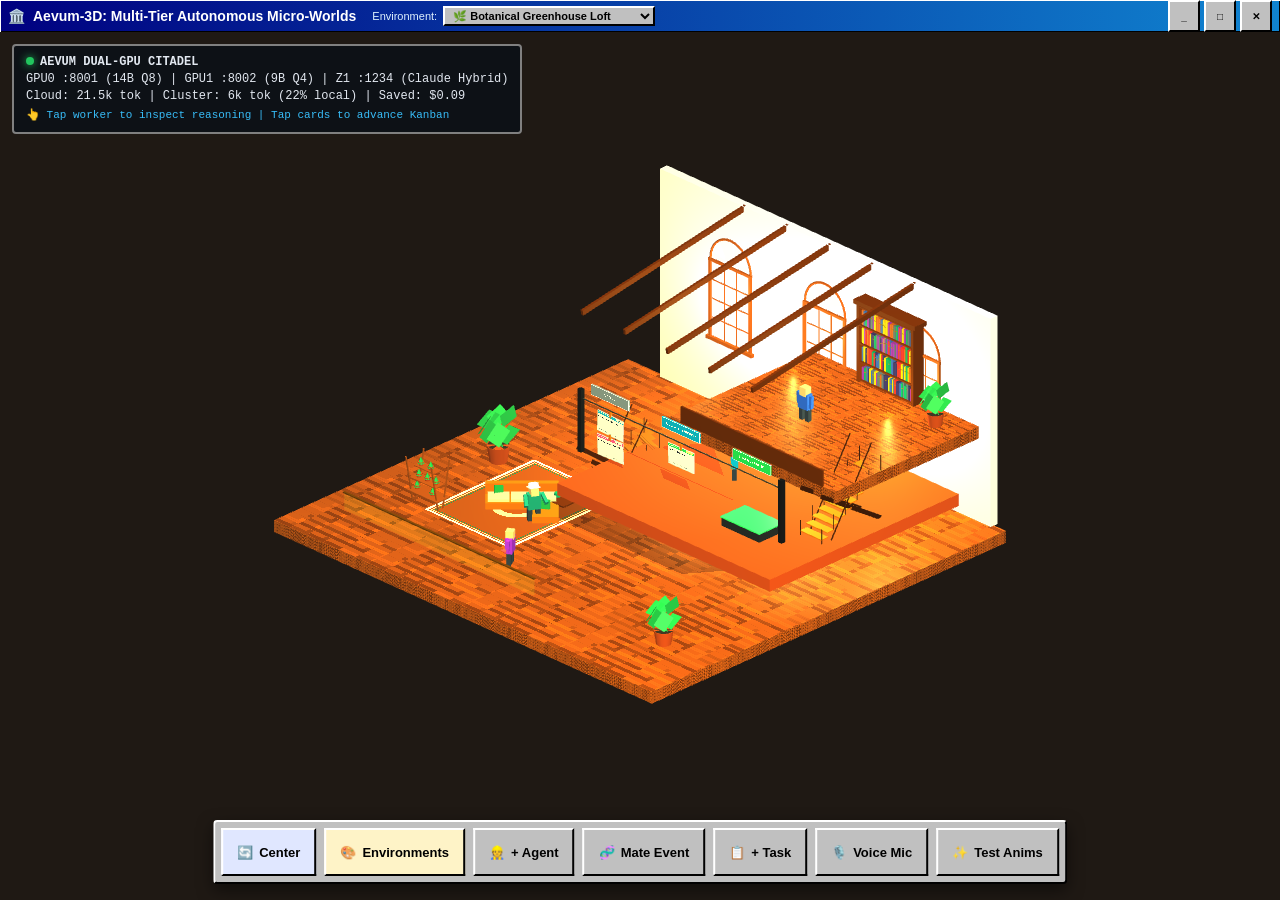
==== StoneSage/frontend/citadel3d/index.html @ 5f7e83a1 "StoneSage: an agent platform with souls, tools, approvals and memory (first public release, The Unli" ====
<!DOCTYPE html>
<html lang="en">
<head>
  <meta charset="UTF-8">
  <meta name="viewport" content="width=device-width, initial-scale=1.0, maximum-scale=1.0, user-scalable=no, viewport-fit=cover">
  <title>Aevum-3D: Multi-Tier Agent Citadel & Physical Kanban Deck</title>
  <link rel="stylesheet" href="citadel.css">
  
  <!-- Global Error Diagnostics Banner -->
  <script>
    window.addEventListener('error', function(e) {
      console.error('Citadel Global Error:', e);
      var container = document.getElementById('webgl-canvas-container') || document.body;
      var banner = document.getElementById('citadel-error-banner');
      if (!banner && container) {
        banner = document.createElement('div');
        banner.id = 'citadel-error-banner';
        banner.style.cssText = 'position:fixed;top:40px;left:50%;transform:translateX(-50%);background:#fee2e2;color:#991b1b;border:2px solid #ef4444;padding:12px 18px;border-radius:4px;font-family:monospace;font-size:13px;z-index:99999;max-width:90%;box-shadow:0 4px 12px rgba(0,0,0,0.5);';
        container.appendChild(banner);
      }
      if (banner) {
        banner.innerHTML = '<strong>⚠️ Citadel JavaScript Error:</strong><br>' + (e.message || (e.error && e.error.message) || 'Unknown error');
      }
    });
  </script>

  <!-- Three.js (r128) + OrbitControls (Local Offline Vendor with CDN Fallback) -->
  <script src="vendor/three.min.js"></script>
  <script>
    if (!window.THREE) {
      console.warn('Local vendor/three.min.js not available, falling back to CDN...');
      document.write('<script src="https://cdnjs.cloudflare.com/ajax/libs/three.js/r128/three.min.js"><\/script>');
    }
  </script>
  <script src="vendor/OrbitControls.js"></script>
  <script>
    if (!window.THREE || !window.THREE.OrbitControls) {
      console.warn('Local vendor/OrbitControls.js not available, falling back to CDN...');
      document.write('<script src="https://cdn.jsdelivr.net/npm/three@0.128.0/examples/js/controls/OrbitControls.js"><\/script>');
    }
  </script>
</head>
<body>

<div id="citadel-container">
  <!-- 90s Titlebar -->
  <div class="citadel-titlebar">
    <div class="titlebar-left">
      <span>🏛️</span>
      <span class="titlebar-title">Aevum-3D: Multi-Tier Autonomous Micro-Worlds</span>

      <!-- Titlebar Quick Environment Selector -->
      <div class="titlebar-selectors">
        <label for="select-citadel-theme" class="titlebar-label">Environment:</label>
        <select class="titlebar-select" id="select-citadel-theme" title="Select Architectural Environment">
          <option value="greenhouse" selected>🌿 Botanical Greenhouse Loft</option>
          <option value="modern_loft">🏢 Modern Architect Loft</option>
          <option value="gothic_manor">🏰 Grand Gothic Manor Atrium</option>
          <option value="arctic_camp">❄️ Arctic Expedition Encampment</option>
          <option value="cyberpunk_den">🌆 Cyberpunk Hacker Den</option>
        </select>
      </div>
    </div>

    <div class="titlebar-right">
      <button class="modal-close-btn" style="width: 22px; height: 20px; font-size: 10px;" onclick="window.location.reload()">_</button>
      <button class="modal-close-btn" style="width: 22px; height: 20px; font-size: 10px;" onclick="document.body.requestFullscreen()">□</button>
      <button class="modal-close-btn" style="width: 22px; height: 20px; font-size: 10px;" onclick="history.back()">✕</button>
    </div>
  </div>

  <!-- WebGL 3D Canvas Area -->
  <div id="webgl-canvas-container">
    <canvas id="three-canvas"></canvas>

    <!-- Top-Left Telemetry Ticker -->
    <div class="hud-ticker">
      <div><span class="online-dot"></span><strong>AEVUM DUAL-GPU CITADEL</strong></div>
      <div id="ticker-models">GPU0 :8001 (14B Q8) | GPU1 :8002 (9B Q4) | Z1 :1234 (Claude Hybrid)</div>
      <div id="ticker-stats">Cloud: 21.5k tok | Cluster: 6.0k tok (22% local) | Saved: $0.09</div>
      <div style="margin-top: 4px; color: #38bdf8; font-size: 11px;">👆 Tap worker to inspect reasoning | Tap cards to advance Kanban</div>
    </div>

    <!-- Bottom Touch-Friendly Action Bar -->
    <div class="touch-action-bar">
      <button class="touch-btn primary" id="btn-recenter">
        <span>🔄</span> Center
      </button>
      <button class="touch-btn accent" id="btn-open-style-studio">
        <span>🎨</span> Environments
      </button>
      <button class="touch-btn" id="btn-new-agent">
        <span>👷</span> + Agent
      </button>
      <button class="touch-btn" id="btn-mate-agents">
        <span>🧬</span> Mate Event
      </button>
      <button class="touch-btn" id="btn-add-task">
        <span>📋</span> + Task
      </button>
      <button class="touch-btn" id="btn-voice-global">
        <span>🎙️</span> Voice Mic
      </button>
      <button class="touch-btn" id="btn-test-animations">
        <span>✨</span> Test Anims
      </button>
    </div>
  </div>

  <!-- Environment Studio Modal Backdrop -->
  <div class="modal-backdrop" id="style-modal-backdrop"></div>

  <!-- Customization Studio Modal -->
  <div id="citadel-style-modal" class="style-studio-modal">
    <div class="modal-header">
      <span>🎨 Architectural Environment Studio</span>
      <button class="modal-close-btn" id="style-modal-close-btn">✕</button>
    </div>
    <div class="modal-body">
      <div class="section-label">🏛️ Select Handcrafted 3D Isometric Micro-World</div>
      <div class="style-grid">
        <div class="style-card" onclick="window.setCitadelTheme('greenhouse'); document.getElementById('style-modal-close-btn').click();">
          <div class="style-card-icon">🌿</div>
          <div class="style-card-name">Botanical Greenhouse Loft</div>
          <div class="style-card-desc">Multi-tier split levels, arched sunlit windows, ivy trellises, wooden stairs & conservatory lounge (Image 1)</div>
        </div>
        <div class="style-card" onclick="window.setCitadelTheme('modern_loft'); document.getElementById('style-modal-close-btn').click();">
          <div class="style-card-icon">🏢</div>
          <div class="style-card-name">Modern Architect Loft</div>
          <div class="style-card-desc">White cutaway walls, open-riser timber staircase, upper mezzanine, sectional sofa & conversation pit (Image 2)</div>
        </div>
        <div class="style-card" onclick="window.setCitadelTheme('gothic_manor'); document.getElementById('style-modal-close-btn').click();">
          <div class="style-card-icon">🏰</div>
          <div class="style-card-name">Grand Gothic Manor Atrium</div>
          <div class="style-card-desc">Multi-story stone arcade galleries, library bookshelves, imperial stairs, banquet table & reflection pool (Image 3)</div>
        </div>
        <div class="style-card" onclick="window.setCitadelTheme('arctic_camp'); document.getElementById('style-modal-close-btn').click();">
          <div class="style-card-icon">❄️</div>
          <div class="style-card-name">Arctic Expedition Encampment</div>
          <div class="style-card-desc">Radial snow trails, central flickering campfire, ring of canvas expedition tents & wooden supply wagons (Image 4)</div>
        </div>
        <div class="style-card" onclick="window.setCitadelTheme('cyberpunk_den'); document.getElementById('style-modal-close-btn').click();">
          <div class="style-card-icon">🌆</div>
          <div class="style-card-name">Cyberpunk Hacker Den</div>
          <div class="style-card-desc">Multi-tier vertical electronics lab, steel catwalk, server racks, CRT banks, hanging cables & magenta neon (Image 5)</div>
        </div>
      </div>
    </div>
  </div>

  <!-- Modal Backdrop for Inspector -->
  <div class="modal-backdrop" id="modal-backdrop"></div>

  <!-- Touch-Friendly Agent Inspector Modal -->
  <div id="agent-inspector-modal">
    <div class="modal-header">
      <span id="modal-agent-title">🤖 Agent Inspector: Coordinator Core</span>
      <button class="modal-close-btn" id="modal-close-btn">✕</button>
    </div>
    
    <div class="modal-body">
      <!-- Agent Metadata -->
      <div class="agent-meta-card">
        <div class="agent-meta-left">
          <span class="agent-name" id="insp-agent-name">Coordinator-Alpha</span>
          <span class="agent-role" id="insp-agent-role">Principal Systems Architect (RX 6750 XT)</span>
        </div>
        <div class="agent-badge badge-coordinator" id="insp-agent-badge">Vulkan0 :8001</div>
      </div>

      <!-- Real-Time Streaming Reasoning Terminal -->
      <div class="reasoning-header">
        <span>⚡ LIVE REASONING STREAM (&lt;think&gt; TRACE)</span>
        <span id="insp-reasoning-speed">38.4 tok/s | 0 cloud tokens</span>
      </div>
      <div class="reasoning-terminal-pane" id="insp-reasoning-terminal">
Initializing neural bridge to agent telemetry...
Ready for instructions.
      </div>

      <!-- Long-Term Task Queue -->
      <div class="task-queue-section">
        <div class="section-label">📋 Autonomous 24/7 Task Queue & History</div>
        <ul class="task-list" id="insp-task-list">
          <li class="task-item">
            <span>Verify lock-free ring buffer memory order</span>
            <span class="task-status-pill pill-doing">DOING</span>
          </li>
          <li class="task-item">
            <span>Benchmark ABA hazard resolution on Vulkan0</span>
            <span class="task-status-pill pill-todo">TO DO</span>
          </li>
          <li class="task-item">
            <span>Dossier: Cosine novelty filtering threshold</span>
            <span class="task-status-pill pill-done">DONE</span>
          </li>
        </ul>
      </div>

      <!-- Direct Command Console -->
      <div class="command-console-section">
        <div class="section-label">💬 Direct Agent Guidance Console</div>
        <div class="command-input-row">
          <input type="text" class="command-text-input" id="insp-command-input" placeholder="Type prompt, directive, or new task for agent...">
          <button class="touch-btn primary" id="insp-btn-send" style="min-width: 90px;">
            <span>⚡</span> Send
          </button>
        </div>

        <div class="command-buttons-row">
          <button class="touch-btn" id="insp-btn-mic">
            <span>🎙️</span> Whisper STT (:8200)
          </button>
          <button class="touch-btn" id="insp-btn-speak">
            <span>🔊</span> Kokoro TTS (:8300)
          </button>
          <button class="touch-btn danger" id="insp-btn-nudge">
            <span>🚨</span> Nudge Loop Breaker
          </button>
        </div>
      </div>
    </div>
  </div>
</div>

<!-- Main Modules -->
<script type="module" src="citadel_world.js?v=20260914_2"></script>

</body>
</html>
---- StoneSage/frontend/citadel3d/citadel.css ----
/* 
  Aevum-3D: Multi-Tier Agent Citadel & Kanban Deck
  Authentic 90s Retro Framing with Modern WebGL Touch Ergonomics
*/

:root {
  --win-gray: #c0c0c0;
  --win-light: #ffffff;
  --win-shadow: #808080;
  --win-dark: #000000;
  --win-blue: #000080;
  --win-blue-light: #1084d0;
  --win-teal: #008080;
  --terminal-bg: #0c1017;
  --terminal-green: #22c55e;
  --terminal-amber: #f59e0b;
  --terminal-blue: #38bdf8;
  --terminal-purple: #c084fc;
  --touch-min: 48px;
}

* {
  box-sizing: border-box;
  margin: 0;
  padding: 0;
  user-select: none;
  -webkit-user-select: none;
  -webkit-touch-callout: none;
}

html, body {
  width: 100vw;
  height: 100vh;
  overflow: hidden;
  background-color: var(--win-teal);
  font-family: 'MS Sans Serif', 'Segoe UI', Tahoma, sans-serif;
  font-size: 13px;
  color: var(--win-dark);
}

/* Master Viewport Container */
#citadel-container {
  position: relative;
  width: 100%;
  height: 100%;
  display: flex;
  flex-direction: column;
}

/* 90s Window Titlebar */
.citadel-titlebar {
  height: 32px;
  background: linear-gradient(90deg, var(--win-blue), var(--win-blue-light));
  color: var(--win-light);
  display: flex;
  align-items: center;
  justify-content: space-between;
  padding: 0 8px;
  font-weight: bold;
  font-size: 14px;
  box-shadow: inset 1px 1px 0 var(--win-light), inset -1px -1px 0 var(--win-dark);
  z-index: 20;
}

.titlebar-left {
  display: flex;
  align-items: center;
  gap: 8px;
  overflow: hidden;
}

.titlebar-title {
  white-space: nowrap;
}

@media (max-width: 680px) {
  .titlebar-title {
    display: none;
  }
}

.titlebar-selectors {
  display: flex;
  align-items: center;
  gap: 6px;
  margin-left: 8px;
}

.titlebar-label {
  font-size: 11px;
  font-weight: normal;
  color: #e0f2fe;
}

.titlebar-select {
  background: var(--win-gray);
  color: var(--win-dark);
  border: 2px solid;
  border-color: var(--win-light) var(--win-dark) var(--win-dark) var(--win-light);
  font-size: 11px;
  font-weight: bold;
  padding: 1px 4px;
  cursor: pointer;
  border-radius: 0;
  outline: none;
}

.titlebar-right {
  display: flex;
  align-items: center;
  gap: 4px;
  flex-shrink: 0;
}

/* 3D Canvas Area */
#webgl-canvas-container {
  position: relative;
  flex: 1;
  width: 100%;
  height: calc(100% - 32px);
  background: radial-gradient(circle at center, #1e293b 0%, #0f172a 100%);
  touch-action: none;
  overflow: hidden;
}

#three-canvas {
  width: 100%;
  height: 100%;
  display: block;
}

/* Touch-Friendly Action Bar (Bottom Overlay) */
.touch-action-bar {
  position: absolute;
  bottom: 16px;
  left: 50%;
  transform: translateX(-50%);
  display: flex;
  gap: 8px;
  padding: 6px;
  background: var(--win-gray);
  border: 2px solid;
  border-color: var(--win-light) var(--win-dark) var(--win-dark) var(--win-light);
  box-shadow: 0 6px 16px rgba(0,0,0,0.5);
  border-radius: 4px;
  z-index: 50;
  max-width: 95vw;
  overflow-x: auto;
}

.touch-btn {
  min-height: var(--touch-min);
  min-width: var(--touch-min);
  padding: 8px 14px;
  background: var(--win-gray);
  border: 2px solid;
  border-color: var(--win-light) var(--win-dark) var(--win-dark) var(--win-light);
  font-size: 13px;
  font-weight: bold;
  cursor: pointer;
  display: flex;
  align-items: center;
  gap: 6px;
  white-space: nowrap;
  touch-action: manipulation;
}

.touch-btn:active {
  border-color: var(--win-dark) var(--win-light) var(--win-light) var(--win-dark);
  padding: 9px 13px 7px 15px;
}

.touch-btn.primary {
  background: #e0e7ff;
}

.touch-btn.accent {
  background: #fef3c7;
}

.touch-btn.danger {
  background: #fee2e2;
}

/* Telemetry HUD Mini-Ticker (Top Left Overlay) */
.hud-ticker {
  position: absolute;
  top: 12px;
  left: 12px;
  background: rgba(12, 16, 23, 0.88);
  border: 2px solid var(--win-shadow);
  border-radius: 4px;
  padding: 8px 12px;
  color: #e2e8f0;
  font-family: 'Consolas', 'Courier New', monospace;
  font-size: 12px;
  line-height: 1.4;
  pointer-events: none;
  z-index: 40;
  backdrop-filter: blur(4px);
}

.hud-ticker .online-dot {
  display: inline-block;
  width: 8px;
  height: 8px;
  border-radius: 50%;
  background: var(--terminal-green);
  margin-right: 6px;
  box-shadow: 0 0 8px var(--terminal-green);
}

/* Touch-Friendly Agent Inspector Modal */
#agent-inspector-modal {
  position: absolute;
  top: 50%;
  left: 50%;
  transform: translate(-50%, -50%);
  width: 92vw;
  max-width: 680px;
  max-height: 90vh;
  background: var(--win-gray);
  border: 3px solid;
  border-color: var(--win-light) var(--win-dark) var(--win-dark) var(--win-light);
  box-shadow: 0 12px 32px rgba(0,0,0,0.7);
  display: none;
  flex-direction: column;
  z-index: 100;
  border-radius: 4px;
}

#agent-inspector-modal.active {
  display: flex;
}

.modal-header {
  height: 38px;
  background: linear-gradient(90deg, var(--win-blue), var(--win-blue-light));
  color: var(--win-light);
  display: flex;
  align-items: center;
  justify-content: space-between;
  padding: 0 12px;
  font-weight: bold;
  font-size: 14px;
}

.modal-close-btn {
  min-width: 32px;
  min-height: 32px;
  background: var(--win-gray);
  border: 2px solid;
  border-color: var(--win-light) var(--win-dark) var(--win-dark) var(--win-light);
  font-size: 14px;
  font-weight: bold;
  cursor: pointer;
  display: flex;
  align-items: center;
  justify-content: center;
}

.modal-close-btn:active {
  border-color: var(--win-dark) var(--win-light) var(--win-light) var(--win-dark);
}

.modal-body {
  padding: 12px;
  display: flex;
  flex-direction: column;
  gap: 12px;
  overflow-y: auto;
  max-height: calc(90vh - 48px);
}

/* Agent Meta Card */
.agent-meta-card {
  display: flex;
  align-items: center;
  justify-content: space-between;
  background: #f1f5f9;
  border: 1px solid #cbd5e1;
  padding: 10px 14px;
  border-radius: 4px;
}

.agent-meta-left {
  display: flex;
  flex-direction: column;
  gap: 2px;
}

.agent-name {
  font-size: 16px;
  font-weight: bold;
  color: #0f172a;
}

.agent-role {
  font-size: 12px;
  color: #475569;
}

.agent-badge {
  padding: 4px 8px;
  border-radius: 3px;
  font-weight: bold;
  font-size: 11px;
}

.badge-coordinator {
  background: #dbeafe;
  color: #1e40af;
  border: 1px solid #bfdbfe;
}

.badge-worker {
  background: #dcfce7;
  color: #166534;
  border: 1px solid #bbf7d0;
}

.badge-ally {
  background: #f3e8ff;
  color: #6b21a8;
  border: 1px solid #e9d5ff;
}

/* Reasoning Stream Terminal */
.reasoning-terminal-pane {
  background: var(--terminal-bg);
  border: 2px solid #334155;
  border-radius: 4px;
  padding: 12px;
  font-family: 'Consolas', 'Courier New', monospace;
  font-size: 12px;
  color: #cbd5e1;
  max-height: 220px;
  min-height: 140px;
  overflow-y: auto;
  line-height: 1.5;
  white-space: pre-wrap;
  word-break: break-word;
}

.reasoning-header {
  display: flex;
  align-items: center;
  justify-content: space-between;
  margin-bottom: 6px;
  color: #94a3b8;
  font-size: 11px;
  border-bottom: 1px solid #1e293b;
  padding-bottom: 4px;
}

/* Task Queue List */
.task-queue-section {
  display: flex;
  flex-direction: column;
  gap: 6px;
}

.section-label {
  font-weight: bold;
  font-size: 12px;
  color: #1e293b;
}

.task-list {
  list-style: none;
  display: flex;
  flex-direction: column;
  gap: 6px;
  max-height: 140px;
  overflow-y: auto;
}

.task-item {
  display: flex;
  align-items: center;
  justify-content: space-between;
  padding: 8px 12px;
  background: #ffffff;
  border: 1px solid #cbd5e1;
  border-radius: 3px;
  font-size: 12px;
}

.task-status-pill {
  padding: 2px 6px;
  border-radius: 2px;
  font-size: 10px;
  font-weight: bold;
  text-transform: uppercase;
}

.pill-doing {
  background: #fef08a;
  color: #854d0e;
}

.pill-todo {
  background: #e2e8f0;
  color: #334155;
}

.pill-done {
  background: #bbf7d0;
  color: #166534;
}

/* Inspector Command Console */
.command-console-section {
  display: flex;
  flex-direction: column;
  gap: 8px;
  margin-top: 4px;
}

.command-input-row {
  display: flex;
  gap: 8px;
}

.command-text-input {
  flex: 1;
  min-height: var(--touch-min);
  padding: 8px 12px;
  font-size: 14px;
  border: 2px solid;
  border-color: var(--win-shadow) var(--win-light) var(--win-light) var(--win-shadow);
  background: #ffffff;
  font-family: inherit;
  user-select: text;
  -webkit-user-select: text;
}

.command-buttons-row {
  display: flex;
  gap: 8px;
  flex-wrap: wrap;
}

.modal-backdrop {
  position: absolute;
  top: 0;
  left: 0;
  width: 100%;
  height: 100%;
  background: rgba(0,0,0,0.45);
  z-index: 90;
  display: none;
}

.modal-backdrop.active {
  display: block;
}

/* Customizer Studio Modal & Grid Cards */
.style-studio-modal {
  position: absolute;
  top: 50%;
  left: 50%;
  transform: translate(-50%, -50%);
  width: 92vw;
  max-width: 760px;
  max-height: 88vh;
  background: var(--win-gray);
  border: 3px solid;
  border-color: var(--win-light) var(--win-dark) var(--win-dark) var(--win-light);
  box-shadow: 0 12px 32px rgba(0,0,0,0.7);
  display: none;
  flex-direction: column;
  z-index: 100;
  border-radius: 4px;
}

.style-studio-modal.active {
  display: flex;
}

.style-grid {
  display: grid;
  grid-template-columns: repeat(auto-fill, minmax(150px, 1fr));
  gap: 8px;
  margin-top: 6px;
}

.style-card {
  background: #ffffff;
  border: 2px solid;
  border-color: var(--win-light) var(--win-shadow) var(--win-shadow) var(--win-light);
  padding: 10px 8px;
  border-radius: 3px;
  cursor: pointer;
  display: flex;
  flex-direction: column;
  align-items: center;
  text-align: center;
  gap: 4px;
  transition: transform 0.1s, border-color 0.1s, background-color 0.1s;
  touch-action: manipulation;
}

.style-card:hover, .style-card:active {
  border-color: var(--win-blue);
  background: #f0f9ff;
  transform: scale(1.02);
}

.style-card-icon {
  font-size: 26px;
}

.style-card-name {
  font-weight: bold;
  font-size: 12px;
  color: #0f172a;
}

.style-card-desc {
  font-size: 10px;
  color: #64748b;
  line-height: 1.25;
}
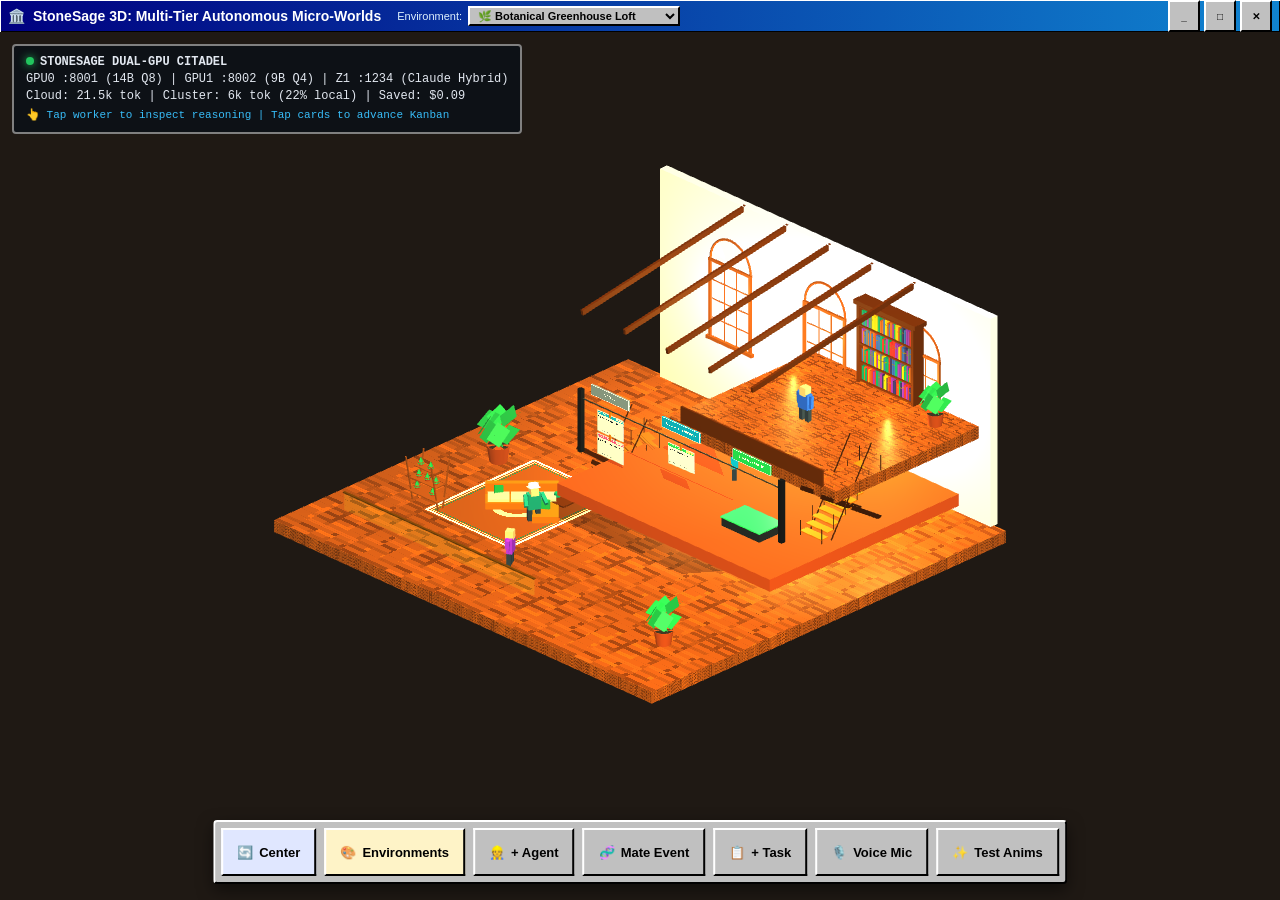
==== commit 14dd2d4b: "Irrigation config key (garden kept as alias); Aevum renamed: agent -> Atlas, product -> StoneSage" ====
--- a/StoneSage/frontend/citadel3d/index.html
+++ b/StoneSage/frontend/citadel3d/index.html
@@ -3,7 +3,7 @@
 <head>
   <meta charset="UTF-8">
   <meta name="viewport" content="width=device-width, initial-scale=1.0, maximum-scale=1.0, user-scalable=no, viewport-fit=cover">
-  <title>Aevum-3D: Multi-Tier Agent Citadel & Physical Kanban Deck</title>
+  <title>StoneSage 3D: Multi-Tier Agent Citadel & Physical Kanban Deck</title>
   <link rel="stylesheet" href="citadel.css">
   
   <!-- Global Error Diagnostics Banner -->
@@ -47,7 +47,7 @@
   <div class="citadel-titlebar">
     <div class="titlebar-left">
       <span>🏛️</span>
-      <span class="titlebar-title">Aevum-3D: Multi-Tier Autonomous Micro-Worlds</span>
+      <span class="titlebar-title">StoneSage 3D: Multi-Tier Autonomous Micro-Worlds</span>
 
       <!-- Titlebar Quick Environment Selector -->
       <div class="titlebar-selectors">
@@ -75,7 +75,7 @@
 
     <!-- Top-Left Telemetry Ticker -->
     <div class="hud-ticker">
-      <div><span class="online-dot"></span><strong>AEVUM DUAL-GPU CITADEL</strong></div>
+      <div><span class="online-dot"></span><strong>STONESAGE DUAL-GPU CITADEL</strong></div>
       <div id="ticker-models">GPU0 :8001 (14B Q8) | GPU1 :8002 (9B Q4) | Z1 :1234 (Claude Hybrid)</div>
       <div id="ticker-stats">Cloud: 21.5k tok | Cluster: 6.0k tok (22% local) | Saved: $0.09</div>
       <div style="margin-top: 4px; color: #38bdf8; font-size: 11px;">👆 Tap worker to inspect reasoning | Tap cards to advance Kanban</div>
--- a/StoneSage/frontend/citadel3d/citadel.css
+++ b/StoneSage/frontend/citadel3d/citadel.css
@@ -1,5 +1,5 @@
 /* 
-  Aevum-3D: Multi-Tier Agent Citadel & Kanban Deck
+  StoneSage 3D: Multi-Tier Agent Citadel & Kanban Deck
   Authentic 90s Retro Framing with Modern WebGL Touch Ergonomics
 */
 
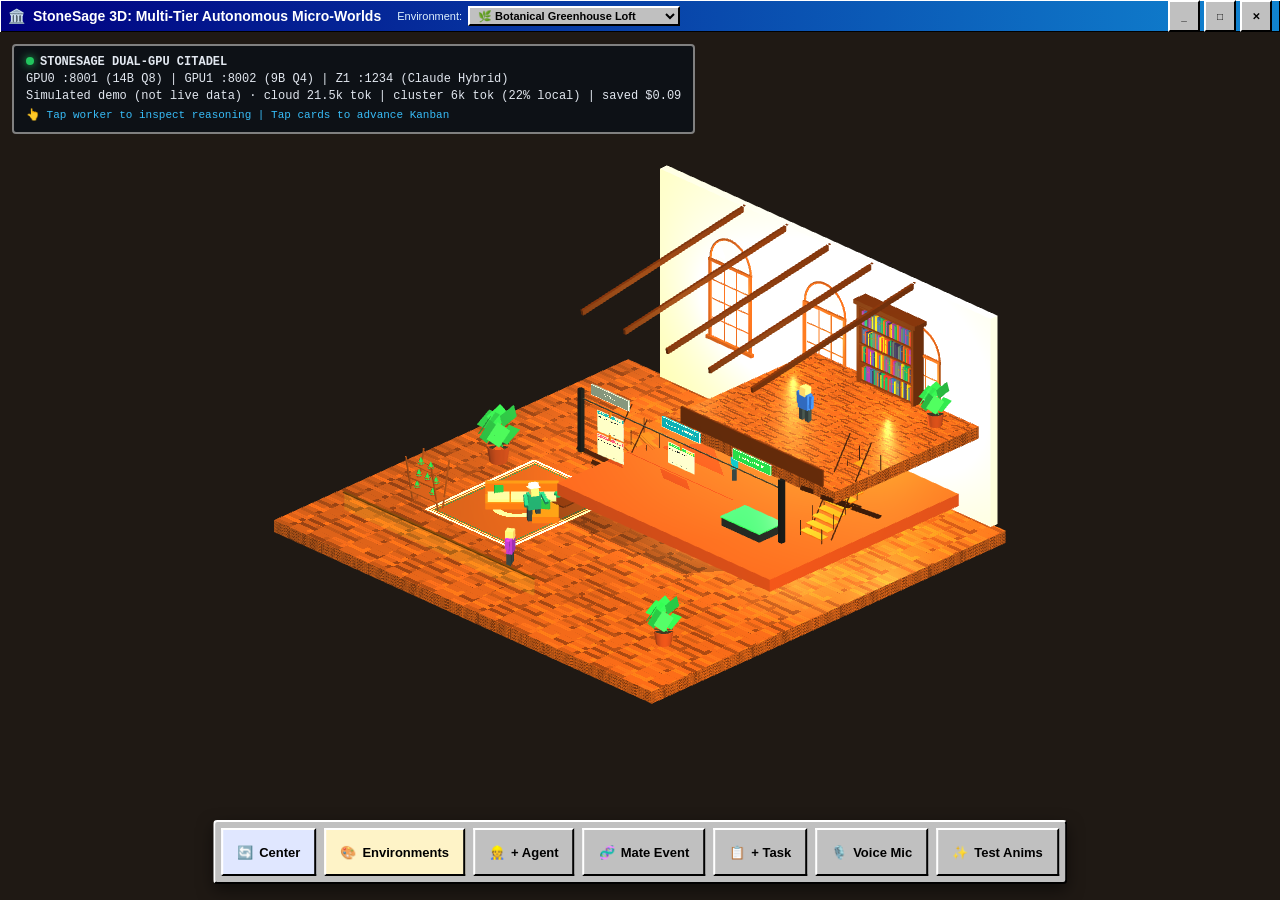
==== commit 50cfc935: "v0.1.0-rc.2: GPU profile ladder, tag-pinned installs and Docker builds, fresh-install UI, plain-text" ====
--- a/StoneSage/frontend/citadel3d/index.html
+++ b/StoneSage/frontend/citadel3d/index.html
@@ -77,7 +77,7 @@
     <div class="hud-ticker">
       <div><span class="online-dot"></span><strong>STONESAGE DUAL-GPU CITADEL</strong></div>
       <div id="ticker-models">GPU0 :8001 (14B Q8) | GPU1 :8002 (9B Q4) | Z1 :1234 (Claude Hybrid)</div>
-      <div id="ticker-stats">Cloud: 21.5k tok | Cluster: 6.0k tok (22% local) | Saved: $0.09</div>
+      <div id="ticker-stats">Simulated demo scene: these figures are not live data</div>
       <div style="margin-top: 4px; color: #38bdf8; font-size: 11px;">👆 Tap worker to inspect reasoning | Tap cards to advance Kanban</div>
     </div>
 
